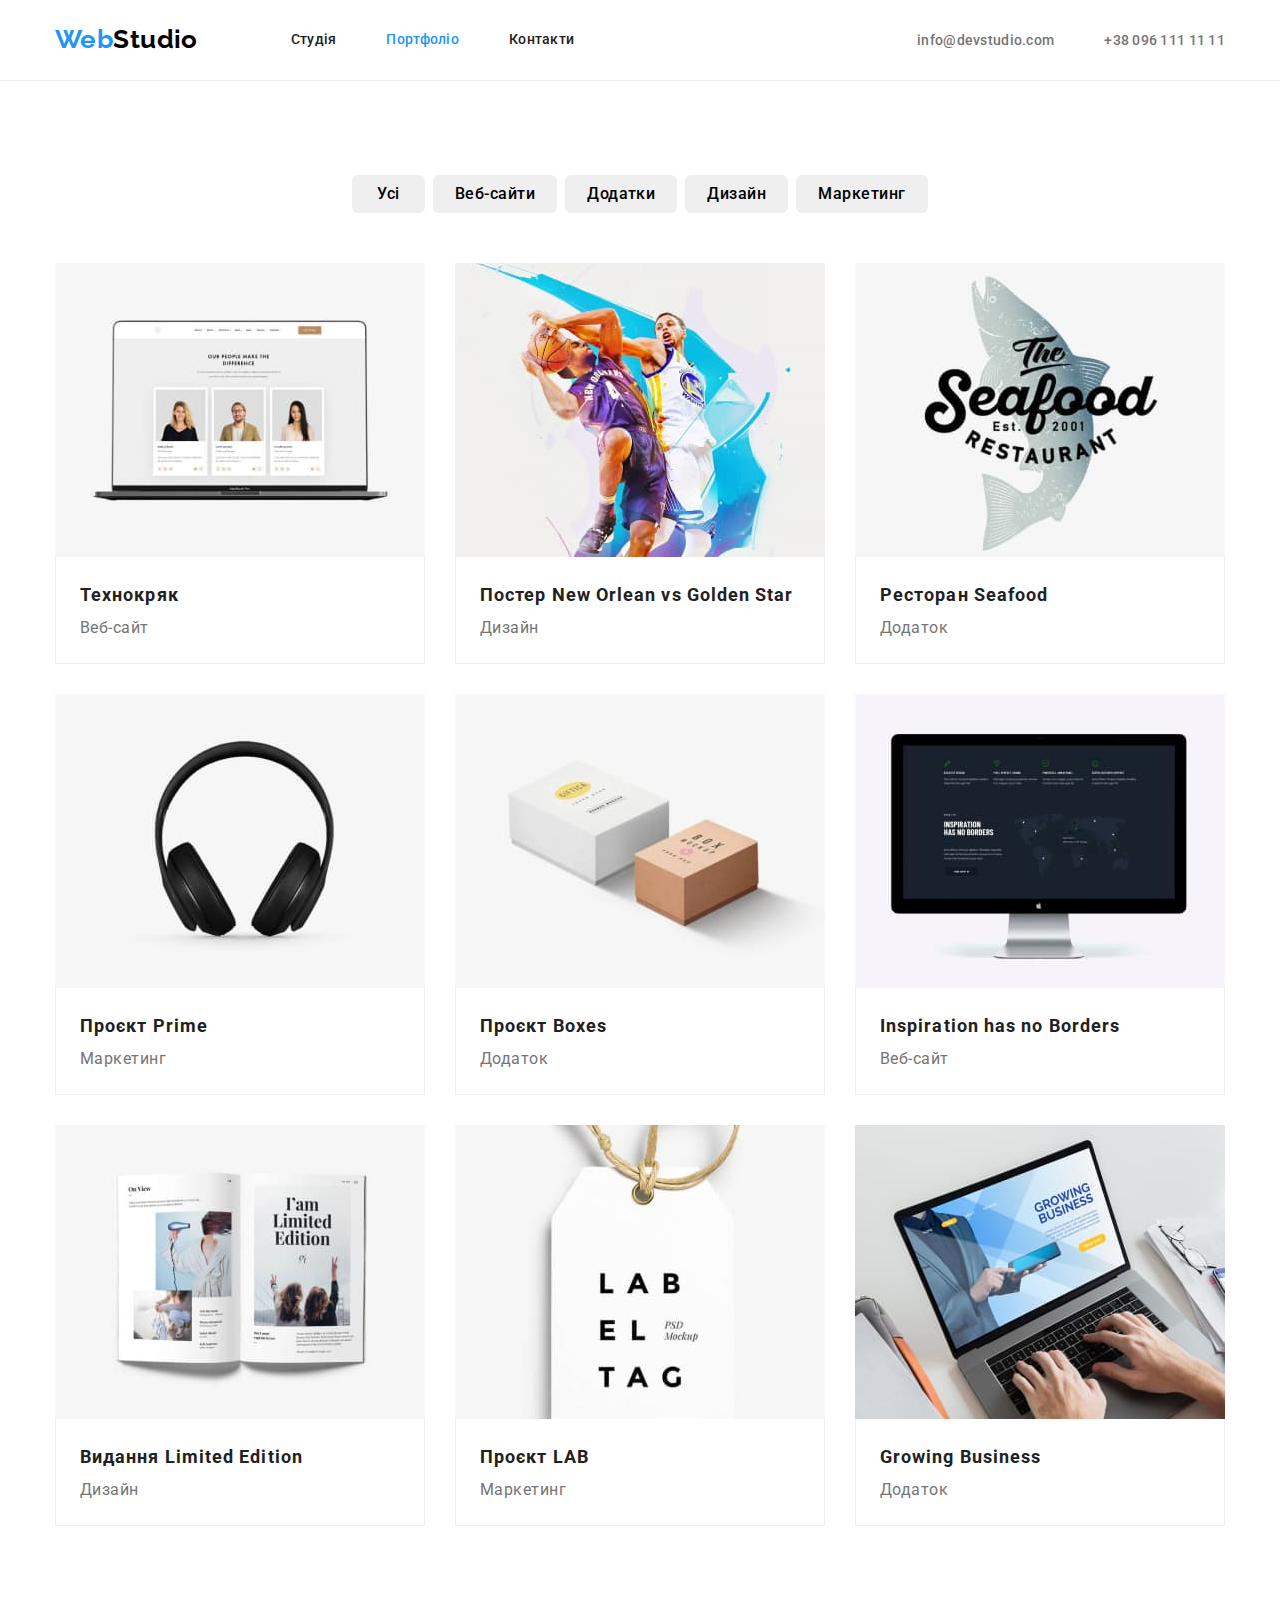
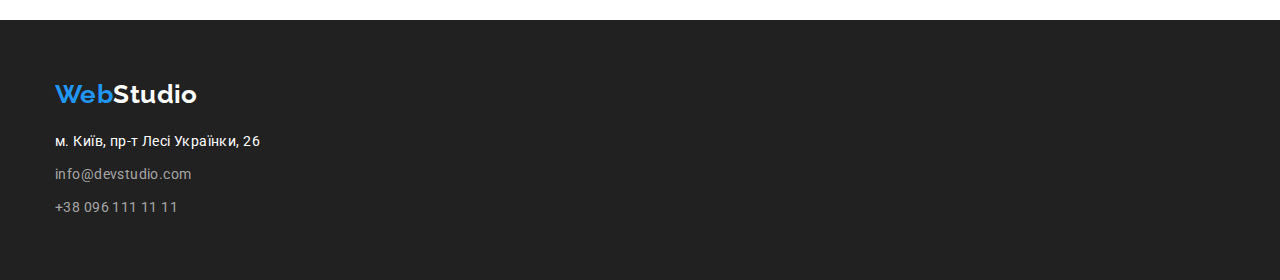
==== portfolio.html @ 8ef197db "06.11.2022" ====
<!DOCTYPE html>
<html lang="uk">
<head>
    <meta charset="UTF-8">
    <meta http-equiv="X-UA-Compatible" content="IE=edge">
    <meta name="viewport" content="width=device-width, initial-scale=1.0">
    <title>Document</title>
    <link href="https://fonts.googleapis.com/css2?family=Raleway:wght@700&family=Roboto:wght@400;500;700;900&display=swap" rel="stylesheet">
    <link rel="stylesheet" href="https://cdnjs.cloudflare.com/ajax/libs/modern-normalize/1.1.0/modern-normalize.min.css"/>
    <link rel="stylesheet" href="./css/styles.css">
</head>
<body>
    <body class="page-body">
        <header class="page-header">
            <div class="container">
                <nav class="header-nav">
                    <a href="./index.html" class="logo">
                        <span class="logo-first">Web</span>Studio
                    </a>
            
                    <ul class="site-nav list">
                        <li class="item"> <a href="./index.html" class="link">Студія</a></li>
                        <li class="item"> <a href="./portfolio.html" class="link current">Портфоліо</a></li>
                        <li class="item"> <a href="" class="link">Контакти</a></li>
                    </ul>
                </nav>
           
                    <ul class="auth-nav list">
                        <li class="item"> <a href="mailto:info@devstudio.com" class="link">info@devstudio.com</a></li>
                        <li class="item"> <a href="tel:+380961111111" class="link">+38 096 111 11 11</a></li>
                    </ul>
            </div>
            
        </header>
    
    <main>
            <section class="section">
                <div class="container menu">
                    <h1 hidden>Filter menu</h1>
                        <ul class="page-filter">
                            <li class="item"> <button class="filter portfolio" type="button">Усі</button></li>
                            <li class="item"> <button class="filter portfolio-one list" type="button">Веб-сайти</button></li>
                            <li class="item"> <button class="filter portfolio-one list" type="button">Додатки</button></li>
                            <li class="item"> <button class="filter portfolio-one list" type="button">Дизайн</button></li>
                            <li class="item"> <button class="filter portfolio-one" type="button">Маркетинг</button></li>
                        </ul>
                    
                        <ul class="page-link">
                            
                                <li class="item">
                                    <a href="" class="link">
                                        <img src="./images/tehnokryak.jpg" alt="photo of three people" width="370" height="294">
                                        <div class="under-photo">
                                            <h2 class="choice"> Технокряк</h2>
                                            <p class="view">Веб-сайт</p>
                                        </div>
                                    </a>
                                </li>
                            
                            
                                <li class="item">
                                    <a href="" class="link">
                                        <img src="./images/poster.jpg" alt="two basketball players jumping with a basketball" width="370" height="294">
                                        <div class="under-photo">
                                            <h2 class="choice">Постер New Orlean vs Golden Star</h2>
                                            <p class="view">Дизайн</p>
                                        </div>
                                    </a>
                                </li>
                            
    
                            
                                <li class="item">
                                    <a href="" class="link">
                                        <img src="./images/restoran.jpg" alt="restoran seafood" width="370" height="294">
                                        <div class="under-photo">
                                            <h2 class="choice">Ресторан Seafood</h2>
                                            <p class="view">Додаток</p>
                                        </div>
                                    </a>
                                </li>
                            
                                <li class="item">
                                    <a href="" class="link">
                                       <img src="./images/proekt_pri.jpg" alt="headphone photo" width="370" height="294">
                                       <div  class="under-photo">
                                            <h2 class="choice">Проєкт Prime</h2>
                                            <p class="view">Маркетинг</p>
                                       </div>
                                    </a>
                                </li>
                            
                                <li class="item">
                                    <a href="" class="link">
                                        <img src="./images/proekt_box.jpg" alt="photo of two boxes" width="370" height="294">
                                        <div  class="under-photo">
                                            <h2 class="choice">Проєкт Boxes</h2>
                                            <p class="view">Додаток</p>
                                        </div>
                                    </a>
                                </li>
                            
                                <li class="item">
                                    <a href="" class="link">
                                        <img src="./images/inspiration.jpg" alt="monitor photo" width="370" height="294">
                                        <div  class="under-photo">
                                            <h2 class="choice">Inspiration has no Borders</h2>
                                            <p class="view">Веб-сайт</p>
                                        </div>
                                    </a>
                                </li>
                            
                                <li class="item">
                                    <a href="" class="link">
                                        <img src="./images/le.jpg" alt="photo of an open book" width="370" height="294">
                                        <div  class="under-photo">
                                            <h2 class="choice">Видання Limited Edition</h2>
                                            <p class="view">Дизайн</p>
                                        </div>
                                    </a>
                                </li>
                            
                                <li class="item">
                                    <a href="" class="link">
                                        <img src="./images/proekt_lab.jpg" alt="photo tag" width="370" height="294">
                                        <div class="under-photo">
                                            <h2 class="choice">Проєкт LAB</h2>
                                            <p class="view">Маркетинг</p>
                                        </div>
                                    </a>
                                </li>
                            
                                <li class="item">
                                    <a href="" class="link">
                                        <img src="./images/gb.jpg" alt="hands on laptop keyboard" width="370" height="294">
                                        <div class="under-photo">
                                            <h2 class="choice">Growing Business</h2>
                                            <p class="view">Додаток</p>
                                        </div>
                                    </a>
                                </li>
                        </ul>
    
                </div>
            </section>
        
    </main>

    <footer class="page-footer">
        <div class="container box-footer">
            <div>
                <a href="./index.html" class="logo footer">
                    <span class="logo-first">Web</span>Studio
                </a>   
            </div>
           
            <address>
                <div>
                    <ul class="basement">
                        <li class="item"><a href="#" class="adress">м. Київ, пр-т Лесі Українки, 26</a></li>
                        <li class="item"><a href="mailto:info@devstudio.com" class="contacts mail">info@devstudio.com</a></li>
                        <li><a href="tel:+380961111111" class="contacts">+38 096 111 11 11</a></li>
                    </ul>  
                </div> 
            </address>
        </div>
       
    </footer>
    
</body>
</html>
---- css/styles.css ----
:root {
    --primary-text-color:#212121;
    --title-text-color:#757575;
    --accent-color:#2196F3;
    --primary-white-color:#Ffffff;
    --background-color:#F5F4FA;
    --border-color:#EEEEEE;
}

body {
    background-color: var(--primary-white-color);
    color:var(--primary-text-color);
    font-family:'Roboto', sans-serif;
    font-size: 14px;
    letter-spacing: 0.03em;
}

.container {
    margin-left: auto;
    margin-right: auto;
    width: 1200px;
    padding-left: 15px;
    padding-right: 15px;
} 

ul,
h1,
h2,
h3,
p {
    margin: 0;
    padding: 0;
}

ul {
    list-style: none;
    
}



/* Header */


.page-header {
    border-bottom: 1px solid #ECECEC;
}

.header-nav {
    display: flex;
    align-items: center;
}

.page-header .container {
    display: flex;
    align-items: center;
}


.site-nav {
    display: flex;
    align-items: center;
    margin-left: 93px;
}


.site-nav .item+ .item {
    margin-left: 50px;
}



.auth-nav {
    display: flex;
    align-items: center;
    margin-left: auto;
}

.auth-nav .item+ .item {
    margin-left: 50px;
}

/* Logo */
.logo {
    color:#000000;
    font-family: 'Raleway', cursive;
    font-weight: 700;
    font-size: 26px;
    text-decoration: none;
}
.header-nav .logo {
    display: block;
    padding-top: 24px;
    padding-bottom: 25px;
}

.logo-first {
    color: var(--accent-color);
}


/* Site nav */
.site-nav .link {
    display: block;
    padding-top: 32px;
    padding-bottom: 32px;

    color:var(--primary-text-color);

    font-weight: 500;
    font-size: 14px;
    line-height: 1.14;
    letter-spacing: 0.02em;
    text-decoration: none;
}
.site-nav .link:hover,
.site-nav .link:focus {
    color: var(--accent-color);
}
.site-nav .link.current {
    color: var(--accent-color);
}

/* Auth-nav */
.auth-nav .link {
    color: var(--title-text-color);
    font-weight: 500;
    font-size: 14px;
    line-height: 1.14;
    letter-spacing: 0.02em;
    text-decoration: none;
}

.auth-nav .link:hover,
.auth-nav .link:focus {
    color: var(--accent-color);

}

/* Title */
.section-title .hero {
    margin-top: 0;
    margin-bottom: 30px;
  

    color: var(--primary-white-color);
    font-weight: 900;
    font-size: 44px;
    line-height: 1.36;
    text-align: center;
    letter-spacing: 0.06em;
    text-transform: uppercase;
}

.section-title.section {
    padding-top: 200px;
    padding-bottom: 200px;
 
    background-color: var(--primary-text-color);
    text-align: center;



    background-image:
    linear-gradient(
        rgba(47, 48, 58, 0.4),
        rgba(47, 48, 58, 0.4)),
    url(../images/hero\ bg.jpg); 
    
    /* background-repeat: no-repeat; */
    background-position: center;
    background-size: cover;
    
}





/* Переваги */
.benefits.section {
    padding-top: 94px;
    padding-bottom: 94px;
}

.list-benefits {
    display: flex;
    align-items: flex-start;
    gap: 30px;  
}

.list-benefits .item {
    flex-basis: calc((100% - 90px) / 4);
}

.list-benefits .title {
    margin-top: 0;
    margin-bottom: 10px;

    font-size: 14px;
    line-height: 1.14;
    letter-spacing: 0.03em;
    text-transform: uppercase;
}

.list-benefits .about {
    color: var(--title-text-color);
    font-size: 14px;
    line-height: 1.71;
    letter-spacing: 0.03em;
}




/* Чим ми займаємося */
.work.section {
    padding-bottom: 94px;
    padding-top: 0;
}

.work .primary-title {
    font-size: 36px;
    line-height: 1.17;
    text-align: center;
    letter-spacing: 0.03em;
    margin-bottom: 50px;
}


.images {
    display: flex;
    justify-content: space-between;
}

/* Наша команда */
.command-container {
    display: flex;
    justify-content: center;
    background-color: var(--background-color);
}

.command {
    padding-top: 94px;
    padding-bottom: 94px;
}


.list-job {
    display: flex;
    justify-content: space-between;
}

.command .primary-title {
    font-size: 36px;
    line-height: 1.17;
    text-align: center;
    letter-spacing: 0.03em;
    margin-bottom: 50px;
    
}

.command .name  {
    font-weight: 500;
    font-size: 16px;
    line-height: 1.19;
    text-align: center;
    letter-spacing: 0.03em;
    margin-bottom: 10px;
   }

.command .job-title {
    color: var(--title-text-color);
    font-size: 16px;
    line-height: 1.19;
    text-align: center;
    letter-spacing: 0.03em;
}


.command {
    background-color: var(--background-color);
}

.list-job .item {
    box-shadow: 0px 1px 3px rgba(0, 0, 0, 0.12), 0px 1px 1px rgba(0, 0, 0, 0.14), 0px 2px 1px rgba(0, 0, 0, 0.2);
    border-radius: 0px 0px 4px 4px;
} 

.our-team {
    padding: 30px 0;
    /* border-bottom-right-radius: 6px;
    border-bottom-left-radius: 6px; */
    background-color: var(--primary-white-color);
}

.list-job .social-icons {
    display: flex;
    justify-content: center;
    margin-top: 16px;
}



.list-job .social-item {
    width: 44px;
    height: 44px;
    border-radius: 50%;
    background-color: aqua;
    margin-right: 10px;
}

.list-job .social-item:last-child {
    margin-right: 0;
}

.list-job .social-link {
    width: 100%;
    height: 100%;
    display: flex;
    align-items: center;
    justify-content: center;
}






/* Button */
.button {
    min-width: 216px;
    border-radius: 6px;
    cursor: pointer;
    color: var(--primary-white-color);
    background-color: var(--accent-color);
    font-family: inherit;
    font-weight: 700;
    font-size: 16px;
    line-height: 1.88;
    letter-spacing: 0.06em;
}

.button.studio {
    padding:10px 32px;
    border: none;
}


.page-filter .item:not(:last-child) {
    margin-right: 8px;
}

.filter.portfolio {
    padding: 6px 25px;
}


.filter.portfolio-one {
    padding: 6px 22px;
}

.filter {
    cursor: pointer;
    border: none;
    border-radius: 6px;
    font-family: inherit;
    font-weight: 500;
    font-size: 16px;
    line-height: 1.63;
    letter-spacing: 0.03em;
}
.filter:hover,
.filter:focus {
    color: var(--primary-white-color);
    background-color: var(--accent-color);
}



.section .link {
    color: var(--primary-text-color);
    text-decoration: none;
}

.section .choice {
    font-weight: 700;
    font-size: 18px;
    line-height: 2;
    letter-spacing: 0.06em;
    
}

.section .view {
    color: var(--title-text-color);
    font-size: 16px;
    line-height: 1.88;
    letter-spacing: 0.03em;
    
}

/* Footer */
footer {
    background-color: var(--primary-text-color);
}

.logo.footer {
    display: block;
    margin-bottom: 20px;

    color: var(--primary-white-color);
}


address {
    font-style: normal;
}

.basement .item {
    margin-bottom: 9px;
}

.adress {
    color: var(--primary-white-color);
    font-size: 14px;
    line-height: 1.71;
    letter-spacing: 0.03em;
    text-decoration: none;
}

.contacts.mail {
    margin-bottom: 9px;
}

.basement .adress:hover{
    color: var(--accent-color);
}

.basement .adress:focus {
    color: var(--accent-color);
}

.basement .contacts:hover {
    color: var(--accent-color);
}
.basement .contacts:focus {
    color: var(--accent-color);
}


.contacts {
    color: rgba(255, 255, 255, 0.6);
    font-size: 14px;
    line-height: 1.71;
    letter-spacing: 0.03em;
    text-decoration: none;
}

.page-footer {
    padding-top: 60px;
    padding-bottom: 60px;
}

.box-footer {
    display: flex;
    flex-direction: column;
    
}

.container .logo .footer {
    margin-bottom: 20px;
}

/* Portfolio */

.section {
    padding-top: 94px;
    padding-bottom: 94px;
}

.page-filter {
    display: flex;
    justify-content: center;
    margin-bottom: 50px;
}


 

.page-link {
    display: flex;
    flex-wrap: wrap;
    gap: 30px;
}

.page-link  {
    flex-basis: calc((100% - 60px) / 3);
      
} 


.under-photo {
    padding: 20px 24px;
    border-bottom: 1px solid var(--border-color);
    border-left: 1px solid var(--border-color);
    border-right: 1px solid var(--border-color);
}

img {
    display: block;
}
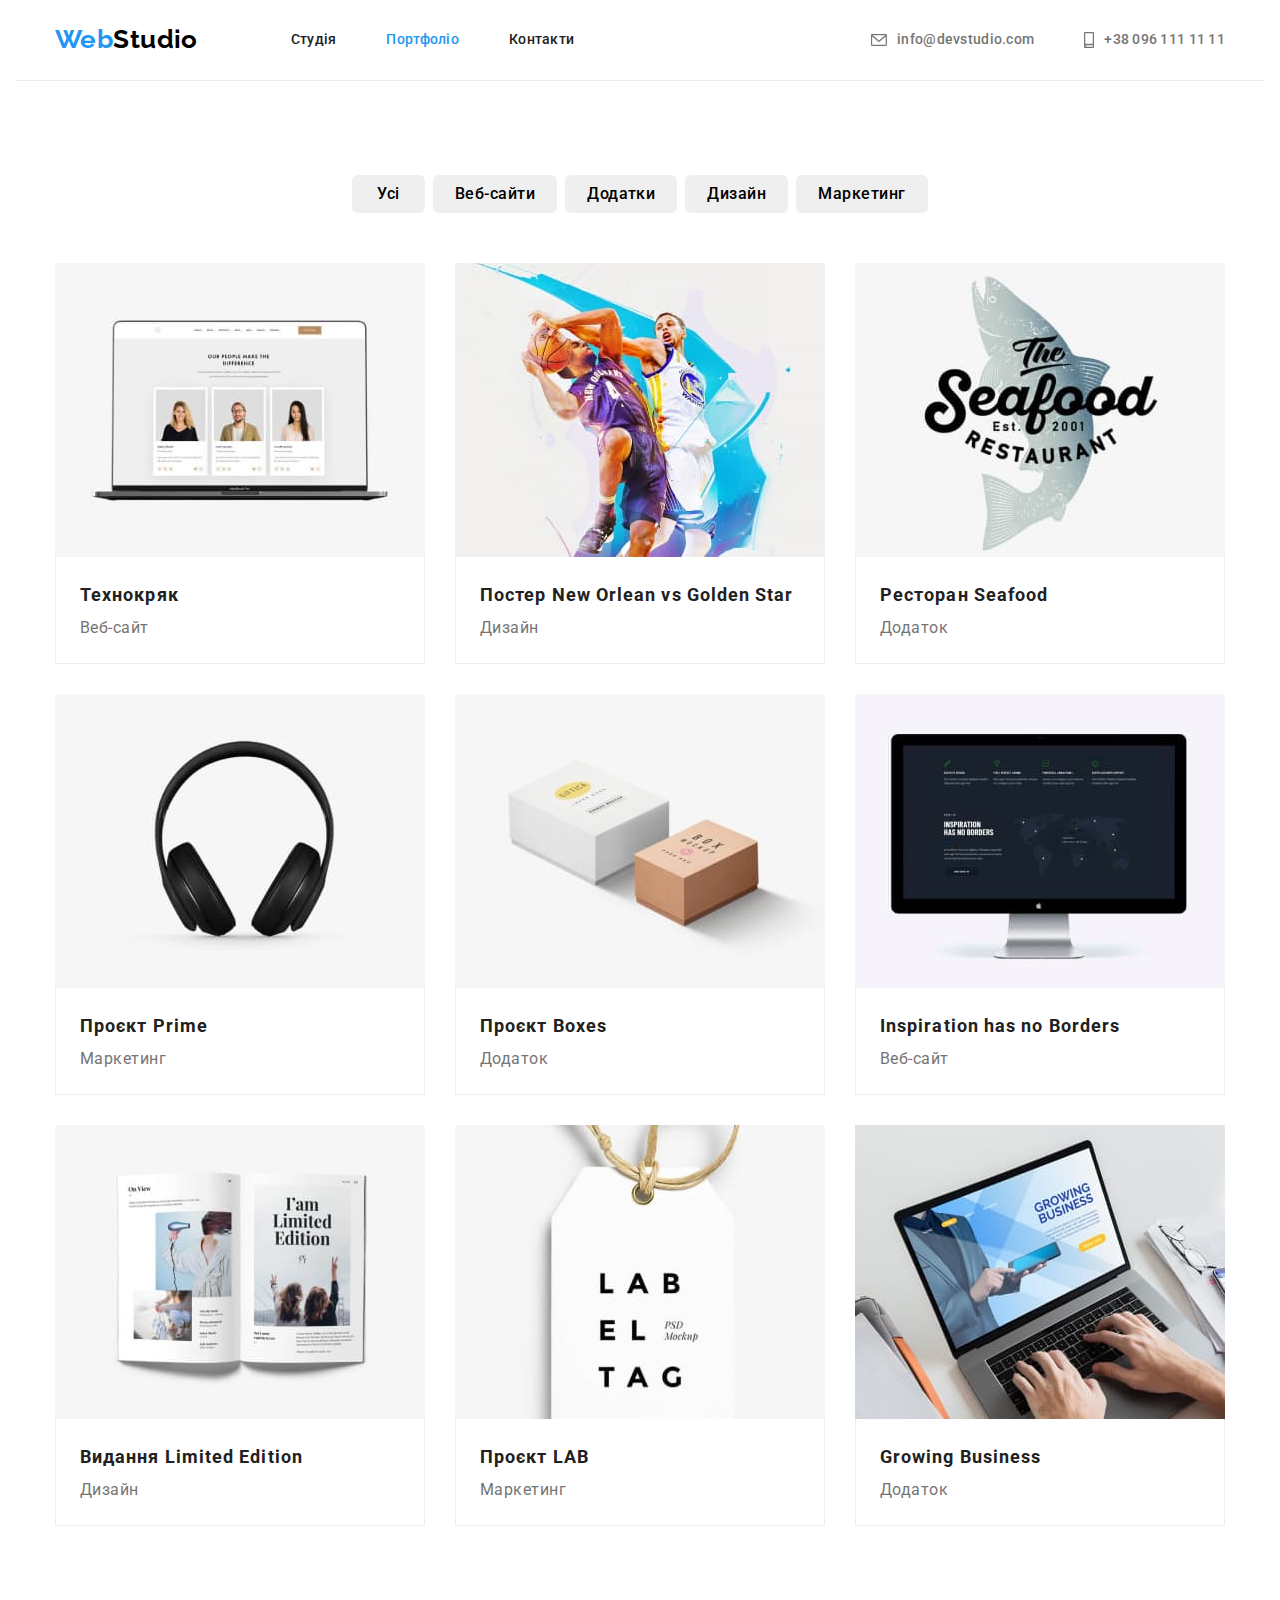
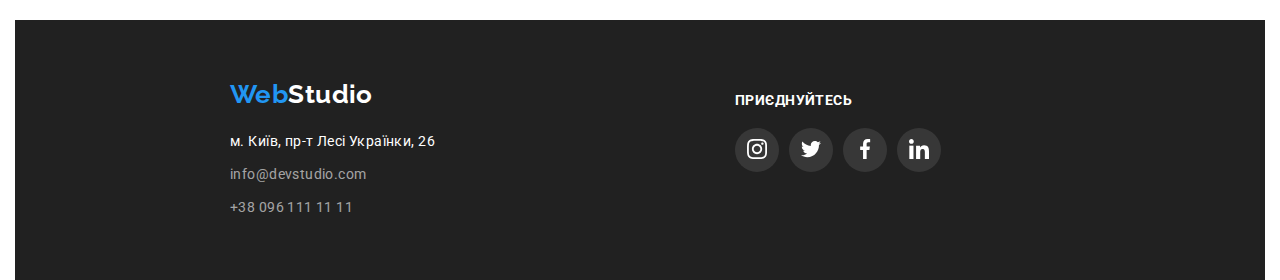
==== commit ca0b182c: "home work 4" ====
--- a/portfolio.html
+++ b/portfolio.html
@@ -25,10 +25,24 @@
                     </ul>
                 </nav>
            
-                    <ul class="auth-nav list">
-                        <li class="item"> <a href="mailto:info@devstudio.com" class="link">info@devstudio.com</a></li>
-                        <li class="item"> <a href="tel:+380961111111" class="link">+38 096 111 11 11</a></li>
-                    </ul>
+                <ul class="auth-nav list">
+                    <li class="item"> 
+                        <a href="mailto:info@devstudio.com" class="link">
+                            <svg class="icon" width="16" height="12">
+                                <use href="./images/icons.svg#icon-email"></use>
+                            </svg>
+                            <span>info@devstudio.com</span>
+                        </a>
+                    </li>
+                    <li class="item"> 
+                        <a href="tel:+380961111111" class="link">
+                            <svg class="icon" width="10" height="16">
+                                <use href="./images/icons.svg#icon-smartphone"></use>
+                            </svg>
+                            <span>+38 096 111 11 11</span>
+                        </a>
+                    </li>
+                </ul>
             </div>
             
         </header>
@@ -164,6 +178,40 @@
                 </div> 
             </address>
         </div>
+
+        <div class="container social-address">
+            <p class="go">приєднуйтесь</p>
+            <ul class="icon-address">
+                <li class="list-address">
+                    <a href="" class="icons-footer">
+                        <svg class="social-footer" width="20" height="20">
+                            <use href="./images/icons.svg#icon-instagram"></use>
+                        </svg>
+                    </a>
+                </li>
+                <li class="list-address">
+                    <a href="" class="icons-footer">
+                        <svg class="social-footer" width="20" height="20">
+                            <use href="./images/icons.svg#icon-twitter"></use>
+                        </svg>
+                    </a>
+                </li>
+                <li class="list-address">
+                    <a href="" class="icons-footer">
+                        <svg class="social-footer" width="20" height="20">
+                            <use href="./images/icons.svg#icon-facebook"></use>
+                        </svg>
+                    </a>
+                </li>
+                <li class="list-address">
+                    <a href="" class="icons-footer">
+                        <svg class="social-footer" width="20" height="20">
+                            <use href="./images/icons.svg#icon-linkedin"></use>
+                        </svg>
+                    </a>
+                </li>
+            </ul>
+        </div>
        
     </footer>
     
--- a/css/styles.css
+++ b/css/styles.css
@@ -6,6 +6,7 @@
     --primary-white-color:#Ffffff;
     --background-color:#F5F4FA;
     --border-color:#EEEEEE;
+    --fill-icons: #AFB1B8;
 }
 
 body {
@@ -14,6 +15,11 @@
     font-family:'Roboto', sans-serif;
     font-size: 14px;
     letter-spacing: 0.03em;
+}
+.section {
+    /* max-width: 1600px; */
+    padding-left: 15px;
+    padding-right: 15px;
 }
 
 .container {
@@ -41,7 +47,11 @@
 
 
 /* Header */
-
+.page-body {
+    max-width: 1600px;
+    padding-left: 15px;
+    padding-right: 15px;
+}
 
 .page-header {
     border-bottom: 1px solid #ECECEC;
@@ -71,15 +81,7 @@
 
 
 
-.auth-nav {
-    display: flex;
-    align-items: center;
-    margin-left: auto;
-}
-
-.auth-nav .item+ .item {
-    margin-left: 50px;
-}
+
 
 /* Logo */
 .logo {
@@ -123,6 +125,17 @@
 }
 
 /* Auth-nav */
+
+.auth-nav {
+    display: flex;
+    align-items: center;
+    margin-left: auto;
+}
+
+.auth-nav .item+ .item {
+    margin-left: 50px;
+}
+
 .auth-nav .link {
     color: var(--title-text-color);
     font-weight: 500;
@@ -130,6 +143,15 @@
     line-height: 1.14;
     letter-spacing: 0.02em;
     text-decoration: none;
+
+    display: flex;
+    align-items: center;
+}
+
+.auth-nav .link .icon {
+    margin-right: 10px;
+    fill: none;
+    stroke: currentColor;
 }
 
 .auth-nav .link:hover,
@@ -211,6 +233,13 @@
     letter-spacing: 0.03em;
 }
 
+.list-benefits .button-icons {
+    padding: 25px 100px;
+    border: none;
+    border-radius: 4px;
+    background-color: var(--background-color);
+    margin-bottom: 30px; 
+}
 
 
 
@@ -290,8 +319,6 @@
 
 .our-team {
     padding: 30px 0;
-    /* border-bottom-right-radius: 6px;
-    border-bottom-left-radius: 6px; */
     background-color: var(--primary-white-color);
 }
 
@@ -307,7 +334,7 @@
     width: 44px;
     height: 44px;
     border-radius: 50%;
-    background-color: aqua;
+  
     margin-right: 10px;
 }
 
@@ -321,9 +348,69 @@
     display: flex;
     align-items: center;
     justify-content: center;
-}
-
-
+    color:var(--fill-icons);
+}
+
+.list-job .social-link:hover, 
+.list-job .social-link:focus {
+    background-color: #2196F3;
+    border-radius: 50%;
+}
+
+.list-job .social-icon {
+    fill: var(--fill-icons); 
+}
+
+.list-job .social-link:hover .social-icon,
+.list-job .social-link:focus .social-icon {
+    fill: var(--primary-white-color);
+}
+
+/* Постійні клієнти */
+
+.regular-customer .primary-title {
+    font-size: 36px;
+    line-height: 1.17;
+    text-align: center;
+    letter-spacing: 0.03em;
+    margin-bottom: 50px;
+}
+
+.list-customer  {
+    display: flex;
+    align-items: center;
+    justify-content: center;
+}
+
+.list-customer .item {
+    background-color: #F5F5F5;
+    border: 1px solid var(--fill-icons);
+    border-radius: 4px;
+    margin-right: 30px;
+    }
+
+.list-customer .item:last-child {
+    margin-right: 0;
+}
+
+.list-customer .logo-customer {
+    display: flex;
+    align-items: center;
+    justify-content: center;
+}
+
+.list-customer .logo-icon {
+    padding: 16px 32px;
+    fill: var(--fill-icons)
+}
+
+.list-customer .item:hover {
+    border: 1px solid var(--accent-color);
+}
+
+.list-customer .item .logo-icon:hover {
+    fill: var(--accent-color);
+}
 
 
 
@@ -458,18 +545,74 @@
 }
 
 .page-footer {
+    display: flex;
+    justify-content: flex-start;
+    /* padding-top: 60px;
+    padding-bottom: 60px; */
+}
+
+.page-footer .box-footer {
+    display: flex;
+    flex-direction: column;
     padding-top: 60px;
     padding-bottom: 60px;
-}
-
-.box-footer {
-    display: flex;
-    flex-direction: column;
-    
-}
+    padding-left: 215px;
+    padding-right: 0;
+} 
 
 .container .logo .footer {
     margin-bottom: 20px;
+}
+
+.container.social-address {
+    padding-top: 72px;
+    padding-bottom: 100px;
+    padding-left: 0;
+    padding-right: 0;
+    margin-left: 70px;
+}
+
+.social-address .go {
+    color: var(--primary-white-color);
+    font-family: 'Roboto';
+    font-weight: 700;
+    font-size: 14px;
+    line-height: 16px;
+    letter-spacing: 0.03em;
+    text-transform: uppercase;
+
+    margin-bottom: 20px;
+}
+.social-address .icon-address {
+    display: flex;
+    align-items: center;
+}
+
+.icon-address .list-address {
+    display: flex;
+    align-items: center;
+    justify-content: center;
+
+    width: 44px;
+    height: 44px;
+    border-radius: 50%;
+    background-color: rgba(255, 255, 255, 0.1);
+
+    margin-right: 10px;
+}
+
+.icon-address .list-address:hover,
+.icon-address .list-address:focus {
+    background-color: var(--accent-color);
+}
+
+
+.icon-address .list-address:last-child {
+    margin-right: 0;
+}
+
+.list-address .social-footer {
+    fill:var(--primary-white-color);
 }
 
 /* Portfolio */
@@ -509,4 +652,9 @@
 
 img {
     display: block;
-}+}
+
+.page-link .item:hover,
+.page-link .item:focus {
+   box-shadow: 0 4px 4px 0 rgba(0, 0, 0, 0.25); 
+} 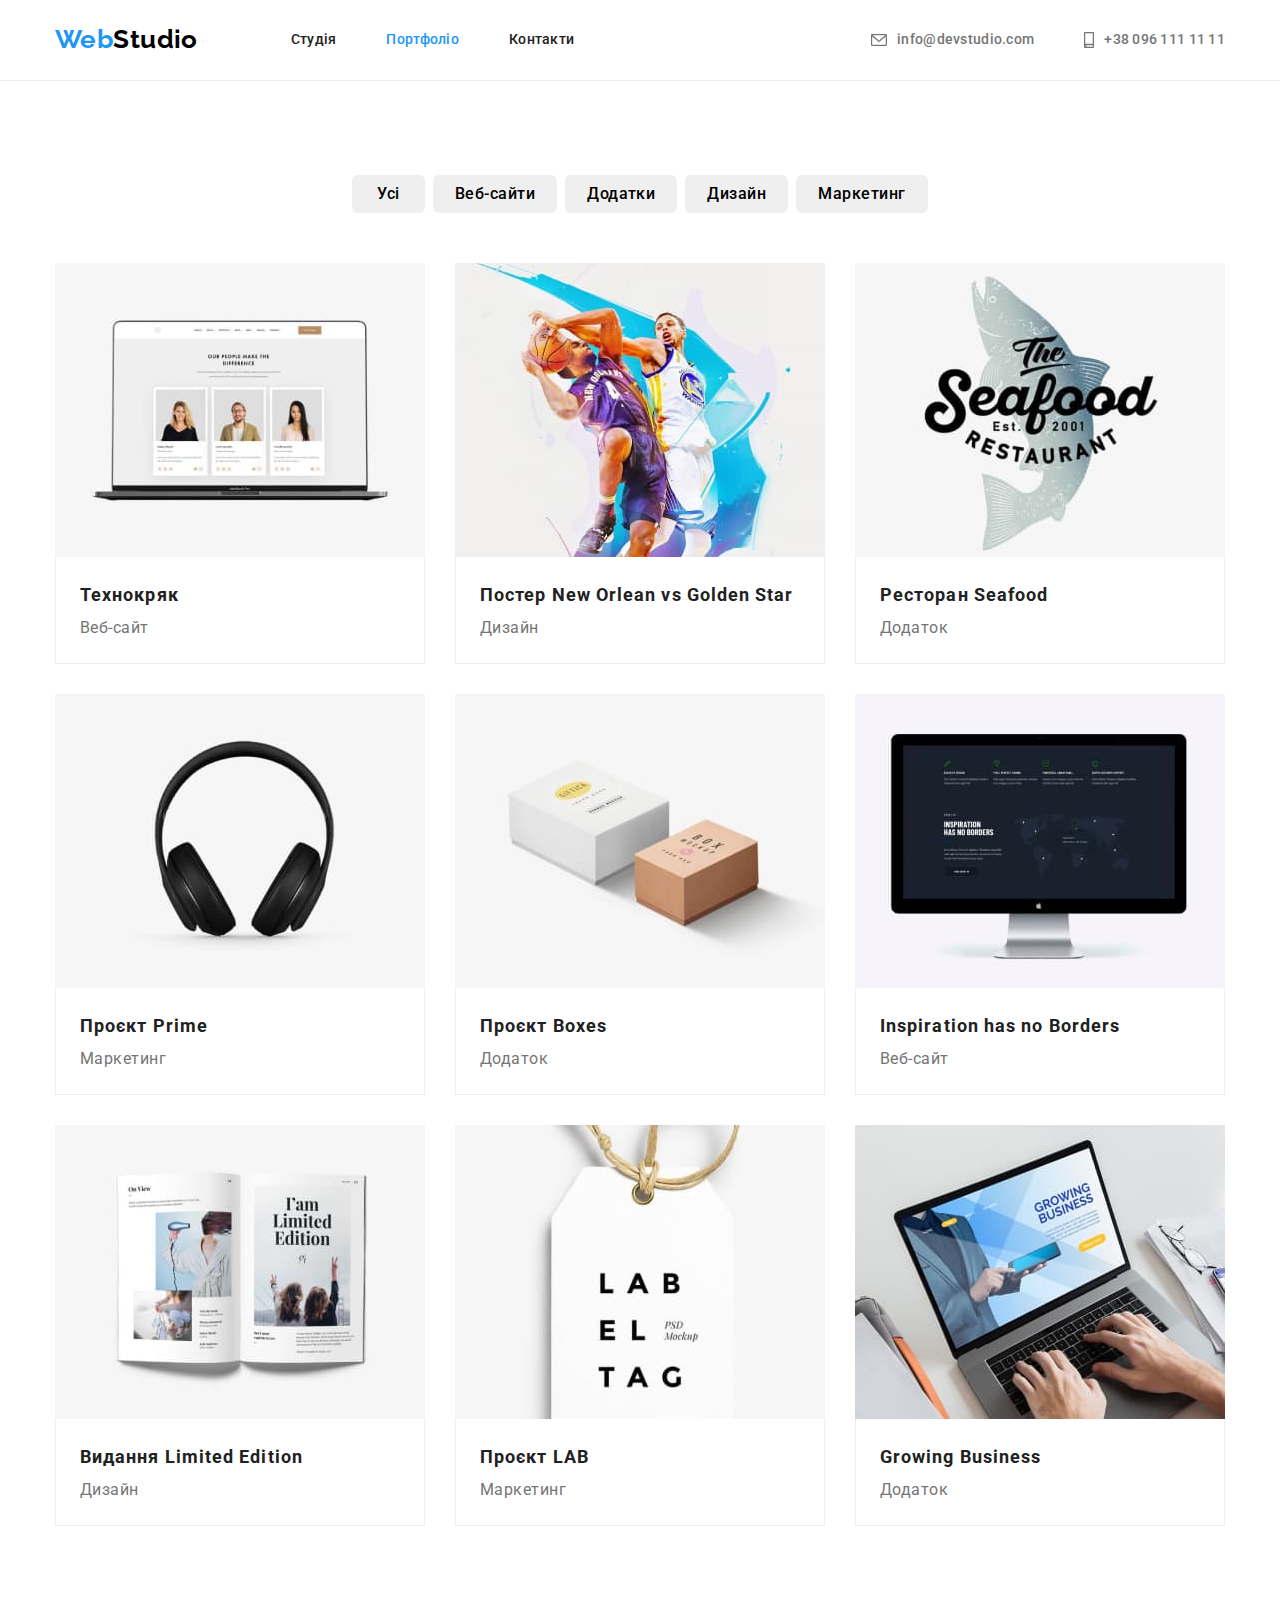
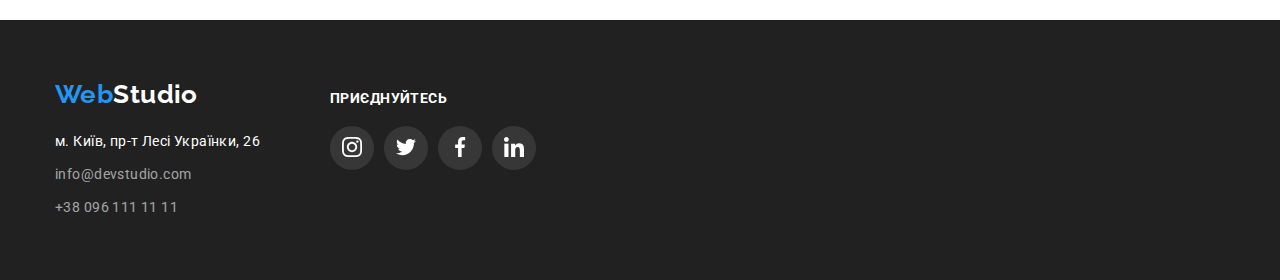
==== commit db486b4a: "home work 4_10.11.2022" ====
--- a/portfolio.html
+++ b/portfolio.html
@@ -161,57 +161,57 @@
     </main>
 
     <footer class="page-footer">
-        <div class="container box-footer">
-            <div>
+        <div class="container">
+            <div class="box-footer">
                 <a href="./index.html" class="logo footer">
                     <span class="logo-first">Web</span>Studio
-                </a>   
-            </div>
+                </a>
            
-            <address>
-                <div>
+                <address>
                     <ul class="basement">
                         <li class="item"><a href="#" class="adress">м. Київ, пр-т Лесі Українки, 26</a></li>
                         <li class="item"><a href="mailto:info@devstudio.com" class="contacts mail">info@devstudio.com</a></li>
                         <li><a href="tel:+380961111111" class="contacts">+38 096 111 11 11</a></li>
                     </ul>  
-                </div> 
-            </address>
+                </address>
+            </div> 
+
+            <div class="social-address">
+                <p class="go">приєднуйтесь</p>
+                <ul class="icon-address">
+                    <li class="list-address">
+                        <a href="" class="icons-footer">
+                            <svg class="social-footer" width="20" height="20">
+                                <use href="./images/icons.svg#icon-instagram"></use>
+                            </svg>
+                        </a>
+                    </li>
+                    <li class="list-address">
+                        <a href="" class="icons-footer">
+                            <svg class="social-footer" width="20" height="20">
+                                <use href="./images/icons.svg#icon-twitter"></use>
+                            </svg>
+                        </a>
+                    </li>
+                    <li class="list-address">
+                        <a href="" class="icons-footer">
+                            <svg class="social-footer" width="20" height="20">
+                                <use href="./images/icons.svg#icon-facebook"></use>
+                            </svg>
+                        </a>
+                    </li>
+                    <li class="list-address">
+                        <a href="" class="icons-footer">
+                            <svg class="social-footer" width="20" height="20">
+                                <use href="./images/icons.svg#icon-linkedin"></use>
+                            </svg>
+                        </a>
+                    </li>
+                </ul>
+            </div>
         </div>
 
-        <div class="container social-address">
-            <p class="go">приєднуйтесь</p>
-            <ul class="icon-address">
-                <li class="list-address">
-                    <a href="" class="icons-footer">
-                        <svg class="social-footer" width="20" height="20">
-                            <use href="./images/icons.svg#icon-instagram"></use>
-                        </svg>
-                    </a>
-                </li>
-                <li class="list-address">
-                    <a href="" class="icons-footer">
-                        <svg class="social-footer" width="20" height="20">
-                            <use href="./images/icons.svg#icon-twitter"></use>
-                        </svg>
-                    </a>
-                </li>
-                <li class="list-address">
-                    <a href="" class="icons-footer">
-                        <svg class="social-footer" width="20" height="20">
-                            <use href="./images/icons.svg#icon-facebook"></use>
-                        </svg>
-                    </a>
-                </li>
-                <li class="list-address">
-                    <a href="" class="icons-footer">
-                        <svg class="social-footer" width="20" height="20">
-                            <use href="./images/icons.svg#icon-linkedin"></use>
-                        </svg>
-                    </a>
-                </li>
-            </ul>
-        </div>
+        
        
     </footer>
     
--- a/css/styles.css
+++ b/css/styles.css
@@ -47,11 +47,6 @@
 
 
 /* Header */
-.page-body {
-    max-width: 1600px;
-    padding-left: 15px;
-    padding-right: 15px;
-}
 
 .page-header {
     border-bottom: 1px solid #ECECEC;
@@ -176,8 +171,10 @@
 }
 
 .section-title.section {
+    max-width: 1600px;
     padding-top: 200px;
     padding-bottom: 200px;
+    margin: 0 auto;
  
     background-color: var(--primary-text-color);
     text-align: center;
@@ -233,7 +230,7 @@
     letter-spacing: 0.03em;
 }
 
-.list-benefits .button-icons {
+.list-benefits .list-icons {
     padding: 25px 100px;
     border: none;
     border-radius: 4px;
@@ -378,29 +375,35 @@
 
 .list-customer  {
     display: flex;
-    align-items: center;
-    justify-content: center;
+    align-items: flex-start;
+    gap: 30px;
 }
 
 .list-customer .item {
-    background-color: #F5F5F5;
+    width: 170px;
+    height: 92px;
+    flex-basis: calc((100% - 150px) / 6);
+    background-color: var(--primary-white-color);
     border: 1px solid var(--fill-icons);
     border-radius: 4px;
-    margin-right: 30px;
+    /* margin-right: 30px; */
     }
 
-.list-customer .item:last-child {
-    margin-right: 0;
-}
+/* .list-customer .item:last-child {
+    margin-right: 0; 
+}*/
 
 .list-customer .logo-customer {
-    display: flex;
-    align-items: center;
-    justify-content: center;
+    width: 100%;
+    height: 100%;
+    
+    display: flex;
+    align-items: center;
+    justify-content: center; 
 }
 
 .list-customer .logo-icon {
-    padding: 16px 32px;
+    /* padding: 16px 32px; */
     fill: var(--fill-icons)
 }
 
@@ -435,6 +438,132 @@
 }
 
 
+/* Footer */
+footer {
+    background-color: var(--primary-text-color);
+}
+
+.logo.footer {
+    display: block;
+    margin-bottom: 20px;
+
+    color: var(--primary-white-color);
+}
+
+
+address {
+    font-style: normal;
+}
+
+.basement .item {
+    margin-bottom: 9px;
+}
+
+.adress {
+    color: var(--primary-white-color);
+    font-size: 14px;
+    line-height: 1.71;
+    letter-spacing: 0.03em;
+    text-decoration: none;
+}
+
+.contacts.mail {
+    margin-bottom: 9px;
+}
+
+.basement .adress:hover{
+    color: var(--accent-color);
+}
+
+.basement .adress:focus {
+    color: var(--accent-color);
+}
+
+.basement .contacts:hover {
+    color: var(--accent-color);
+}
+.basement .contacts:focus {
+    color: var(--accent-color);
+}
+
+
+.contacts {
+    color: rgba(255, 255, 255, 0.6);
+    font-size: 14px;
+    line-height: 1.71;
+    letter-spacing: 0.03em;
+    text-decoration: none;
+}
+
+.page-footer {
+    /* display: flex;
+    align-items: baseline;
+    justify-content:center; */
+    padding-top: 60px;
+    padding-bottom: 60px;
+}
+
+.page-footer .container {
+    display: flex;
+    align-items: baseline;
+    /* justify-content:center; */
+}
+
+.page-footer .box-footer {
+    display: flex;
+    flex-direction: column;
+    margin-right: 70px;
+} 
+
+.container .logo .footer {
+    margin-bottom: 20px;
+}
+
+.social-address .go {
+    color: var(--primary-white-color);
+    font-family: 'Roboto';
+    font-weight: 700;
+    font-size: 14px;
+    line-height: 16px;
+    letter-spacing: 0.03em;
+    text-transform: uppercase;
+
+    margin-bottom: 20px;
+}
+.social-address .icon-address {
+    display: flex;
+    align-items: center;
+}
+
+.icon-address .list-address {
+    display: flex;
+    align-items: center;
+    justify-content: center;
+
+    width: 44px;
+    height: 44px;
+    border-radius: 50%;
+    background-color: rgba(255, 255, 255, 0.1);
+
+    margin-right: 10px;
+}
+
+.icon-address .list-address:hover,
+.icon-address .list-address:focus {
+    background-color: var(--accent-color);
+}
+
+
+.icon-address .list-address:last-child {
+    margin-right: 0;
+}
+
+.list-address .social-footer {
+    fill:var(--primary-white-color);
+}
+
+/* Portfolio */
+
 .page-filter .item:not(:last-child) {
     margin-right: 8px;
 }
@@ -462,6 +591,7 @@
 .filter:focus {
     color: var(--primary-white-color);
     background-color: var(--accent-color);
+    box-shadow: 0 4px 4px 0 rgba(0, 0, 0, 0.25);
 }
 
 
@@ -487,136 +617,6 @@
     
 }
 
-/* Footer */
-footer {
-    background-color: var(--primary-text-color);
-}
-
-.logo.footer {
-    display: block;
-    margin-bottom: 20px;
-
-    color: var(--primary-white-color);
-}
-
-
-address {
-    font-style: normal;
-}
-
-.basement .item {
-    margin-bottom: 9px;
-}
-
-.adress {
-    color: var(--primary-white-color);
-    font-size: 14px;
-    line-height: 1.71;
-    letter-spacing: 0.03em;
-    text-decoration: none;
-}
-
-.contacts.mail {
-    margin-bottom: 9px;
-}
-
-.basement .adress:hover{
-    color: var(--accent-color);
-}
-
-.basement .adress:focus {
-    color: var(--accent-color);
-}
-
-.basement .contacts:hover {
-    color: var(--accent-color);
-}
-.basement .contacts:focus {
-    color: var(--accent-color);
-}
-
-
-.contacts {
-    color: rgba(255, 255, 255, 0.6);
-    font-size: 14px;
-    line-height: 1.71;
-    letter-spacing: 0.03em;
-    text-decoration: none;
-}
-
-.page-footer {
-    display: flex;
-    justify-content: flex-start;
-    /* padding-top: 60px;
-    padding-bottom: 60px; */
-}
-
-.page-footer .box-footer {
-    display: flex;
-    flex-direction: column;
-    padding-top: 60px;
-    padding-bottom: 60px;
-    padding-left: 215px;
-    padding-right: 0;
-} 
-
-.container .logo .footer {
-    margin-bottom: 20px;
-}
-
-.container.social-address {
-    padding-top: 72px;
-    padding-bottom: 100px;
-    padding-left: 0;
-    padding-right: 0;
-    margin-left: 70px;
-}
-
-.social-address .go {
-    color: var(--primary-white-color);
-    font-family: 'Roboto';
-    font-weight: 700;
-    font-size: 14px;
-    line-height: 16px;
-    letter-spacing: 0.03em;
-    text-transform: uppercase;
-
-    margin-bottom: 20px;
-}
-.social-address .icon-address {
-    display: flex;
-    align-items: center;
-}
-
-.icon-address .list-address {
-    display: flex;
-    align-items: center;
-    justify-content: center;
-
-    width: 44px;
-    height: 44px;
-    border-radius: 50%;
-    background-color: rgba(255, 255, 255, 0.1);
-
-    margin-right: 10px;
-}
-
-.icon-address .list-address:hover,
-.icon-address .list-address:focus {
-    background-color: var(--accent-color);
-}
-
-
-.icon-address .list-address:last-child {
-    margin-right: 0;
-}
-
-.list-address .social-footer {
-    fill:var(--primary-white-color);
-}
-
-/* Portfolio */
-
 .section {
     padding-top: 94px;
     padding-bottom: 94px;
@@ -653,8 +653,11 @@
 img {
     display: block;
 }
-
-.page-link .item:hover,
-.page-link .item:focus {
+.page-link .link {
+    display: block;
+}
+
+.page-link .link:hover,
+.page-link .link:focus {
    box-shadow: 0 4px 4px 0 rgba(0, 0, 0, 0.25); 
 } 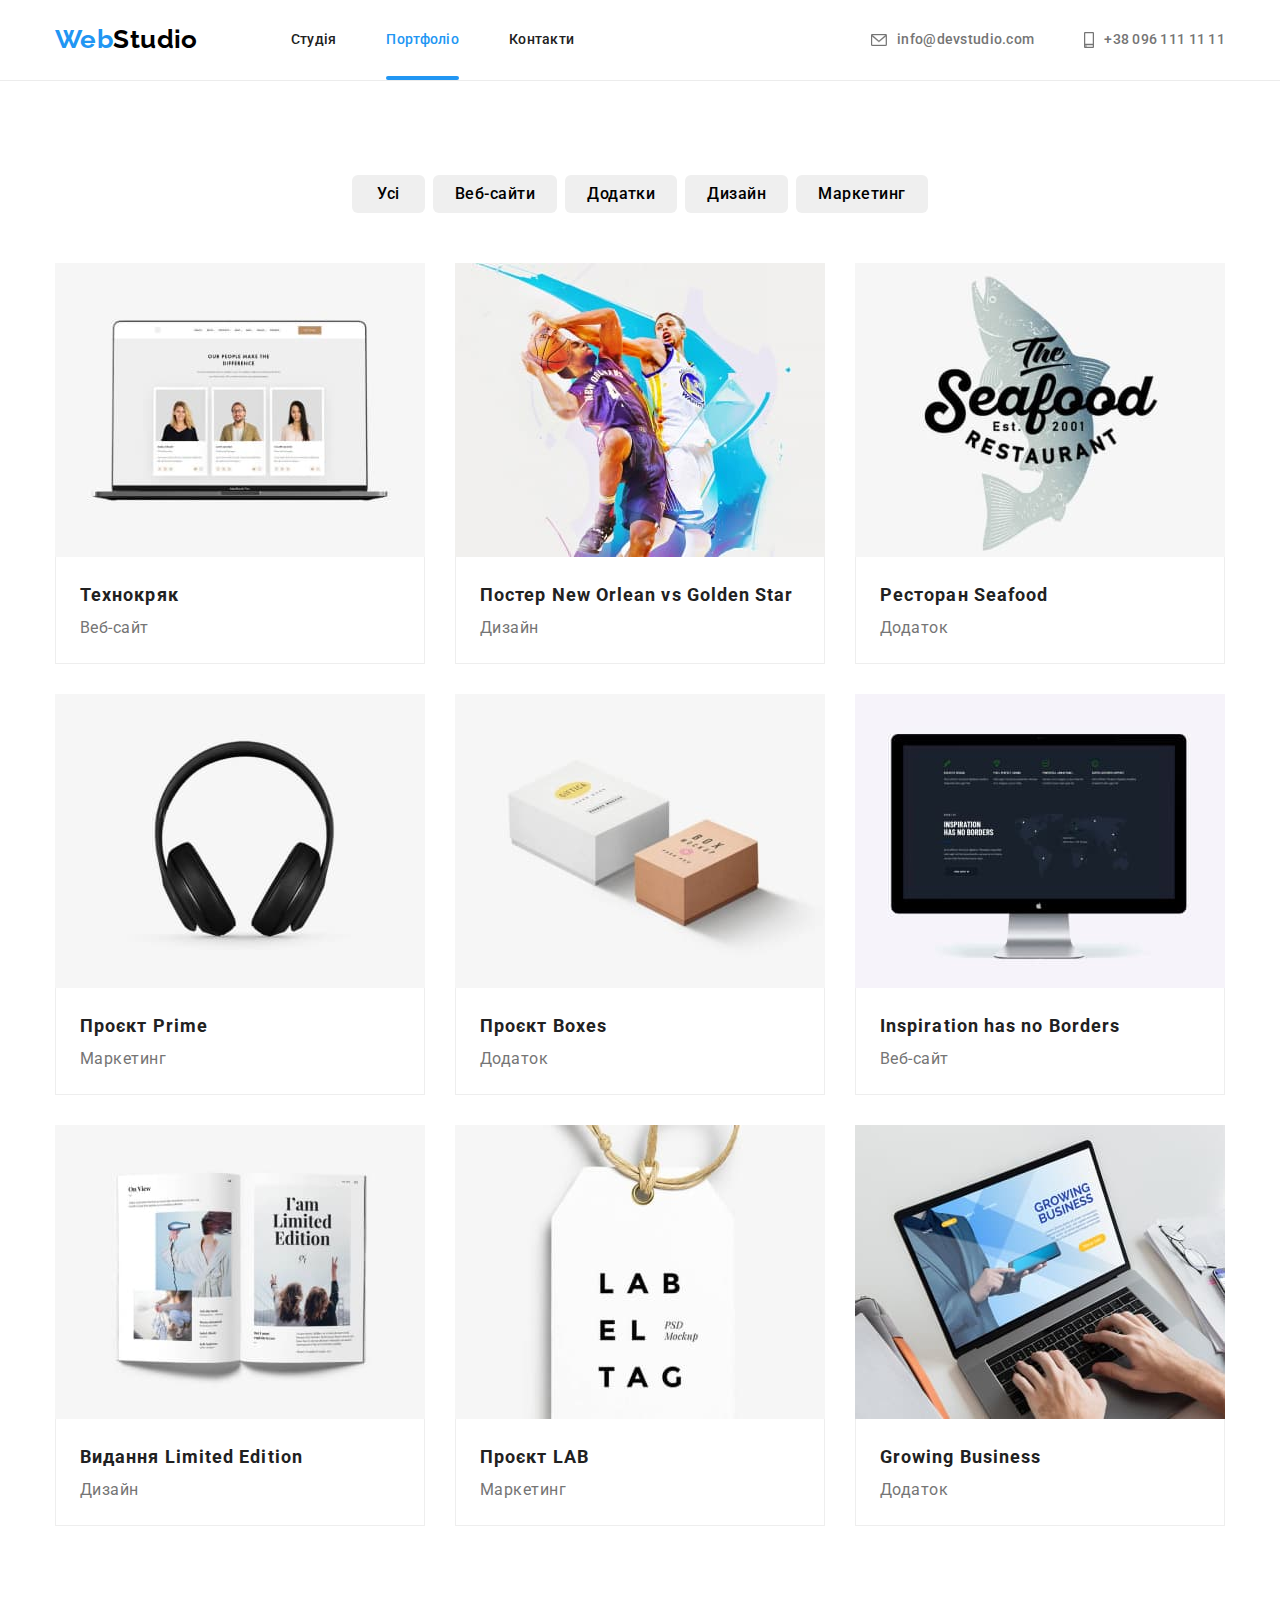
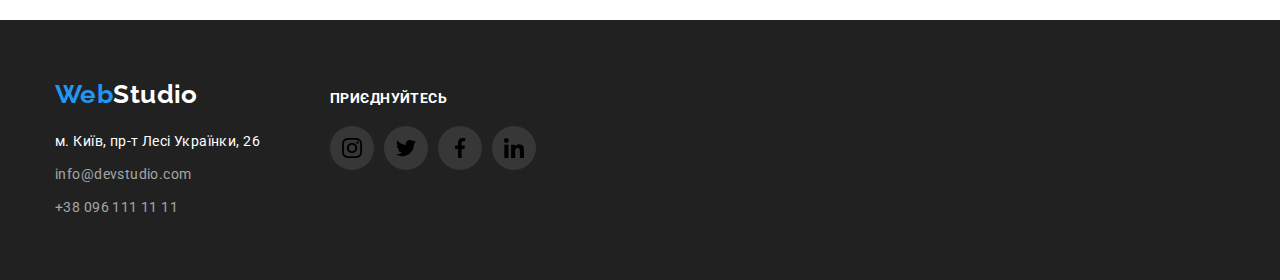
==== commit 2a7feefd: "11.11.2022" ====
--- a/portfolio.html
+++ b/portfolio.html
@@ -64,6 +64,9 @@
                                 <li class="item">
                                     <a href="" class="link">
                                         <img src="./images/tehnokryak.jpg" alt="photo of three people" width="370" height="294">
+                                        <div class="window" width="370" height="294">
+                                            Ресурс пропонує комплексні пропозиції з різним рівнем функціоналу та сервісів. Все це дозволить відвідувачу отримати вичерпні відомості про компанію чи приватну особу.
+                                        </div>
                                         <div class="under-photo">
                                             <h2 class="choice"> Технокряк</h2>
                                             <p class="view">Веб-сайт</p>
--- a/css/styles.css
+++ b/css/styles.css
@@ -7,6 +7,7 @@
     --background-color:#F5F4FA;
     --border-color:#EEEEEE;
     --fill-icons: #AFB1B8;
+    --timing-fuction: cubic-bezier(0.4, 0, 0.2, 1);
 }
 
 body {
@@ -117,6 +118,21 @@
 }
 .site-nav .link.current {
     color: var(--accent-color);
+    position: relative;
+}
+
+.site-nav .link.current::after {
+    content: " ";
+    position: absolute;
+    left: 0;
+    bottom: 0;
+    background-color: var(--accent-color);
+
+    display: block;
+    width: 100%;
+    height: 4px;
+    border-radius: 2px;
+   
 }
 
 /* Auth-nav */
@@ -396,6 +412,8 @@
 .list-customer .logo-customer {
     width: 100%;
     height: 100%;
+    color: var(--fill-icons);
+    border: 1px solid var(--fill-icons);
     
     display: flex;
     align-items: center;
@@ -403,16 +421,17 @@
 }
 
 .list-customer .logo-icon {
-    /* padding: 16px 32px; */
-    fill: var(--fill-icons)
-}
-
-.list-customer .item:hover {
+    fill: currentColor;
+}
+
+.list-customer .item:hover,
+.list-customer .item:focus {
     border: 1px solid var(--accent-color);
 }
 
-.list-customer .item .logo-icon:hover {
-    fill: var(--accent-color);
+.list-customer .logo-customer:hover, 
+.list-customer .logo-customer:focus {
+    color: var(--accent-color);
 }
 
 
@@ -496,9 +515,6 @@
 }
 
 .page-footer {
-    /* display: flex;
-    align-items: baseline;
-    justify-content:center; */
     padding-top: 60px;
     padding-bottom: 60px;
 }
@@ -506,7 +522,7 @@
 .page-footer .container {
     display: flex;
     align-items: baseline;
-    /* justify-content:center; */
+
 }
 
 .page-footer .box-footer {
@@ -536,10 +552,6 @@
 }
 
 .icon-address .list-address {
-    display: flex;
-    align-items: center;
-    justify-content: center;
-
     width: 44px;
     height: 44px;
     border-radius: 50%;
@@ -547,20 +559,41 @@
 
     margin-right: 10px;
 }
-
-.icon-address .list-address:hover,
+.icon-address .list-address:last-child {
+    margin-right: 0;
+}
+
+.icon-address .icons-footer {
+    width: 100%;
+    height: 100%;
+    display: flex;
+    align-items: center;
+    justify-content: center;
+}
+
+/* 
+.list-address .icons-footer {
+    color: var(--primary-white-color);
+}
+
+.list-address .social-footer {
+    fill:var(--primary-white-color);
+}
+.list-address .social-footer {
+    fill: currentColor;
+} */
+
+.icon-address .list-address:hover, 
 .icon-address .list-address:focus {
     background-color: var(--accent-color);
 }
-
-
-.icon-address .list-address:last-child {
-    margin-right: 0;
-}
-
-.list-address .social-footer {
-    fill:var(--primary-white-color);
-}
+/* 
+.icon-address .icons-footer:focus {
+    background-color: var(--accent-color);
+} */
+
+
+
 
 /* Portfolio */
 
@@ -660,4 +693,36 @@
 .page-link .link:hover,
 .page-link .link:focus {
    box-shadow: 0 4px 4px 0 rgba(0, 0, 0, 0.25); 
-} +} 
+
+.page-link .item {
+    position: relative;
+    /* overflow: hidden; */
+}
+
+
+.window {
+    font-size: 18px;
+    line-height: 28px;
+    letter-spacing: 0.03em;
+    text-shadow: 0px 4px 4px rgba(0, 0, 0, 0.25);
+
+    color: var(--primary-white-color);
+    background-color: rgba(33, 150, 243, 0.9);
+    opacity: 0; 
+    position: absolute;
+    width: 370px;
+    height: 294px;
+    top:0;
+    padding: 63px 24px 56px 24px;
+   
+    transform: translateY(100%);
+    transition: transform 250ms cubic-bezier(0.4, 0, 0.2, 1);
+    
+}
+
+.page-link .item:hover .window {
+    opacity: 1;
+    transform: translateY(0);
+    
+}
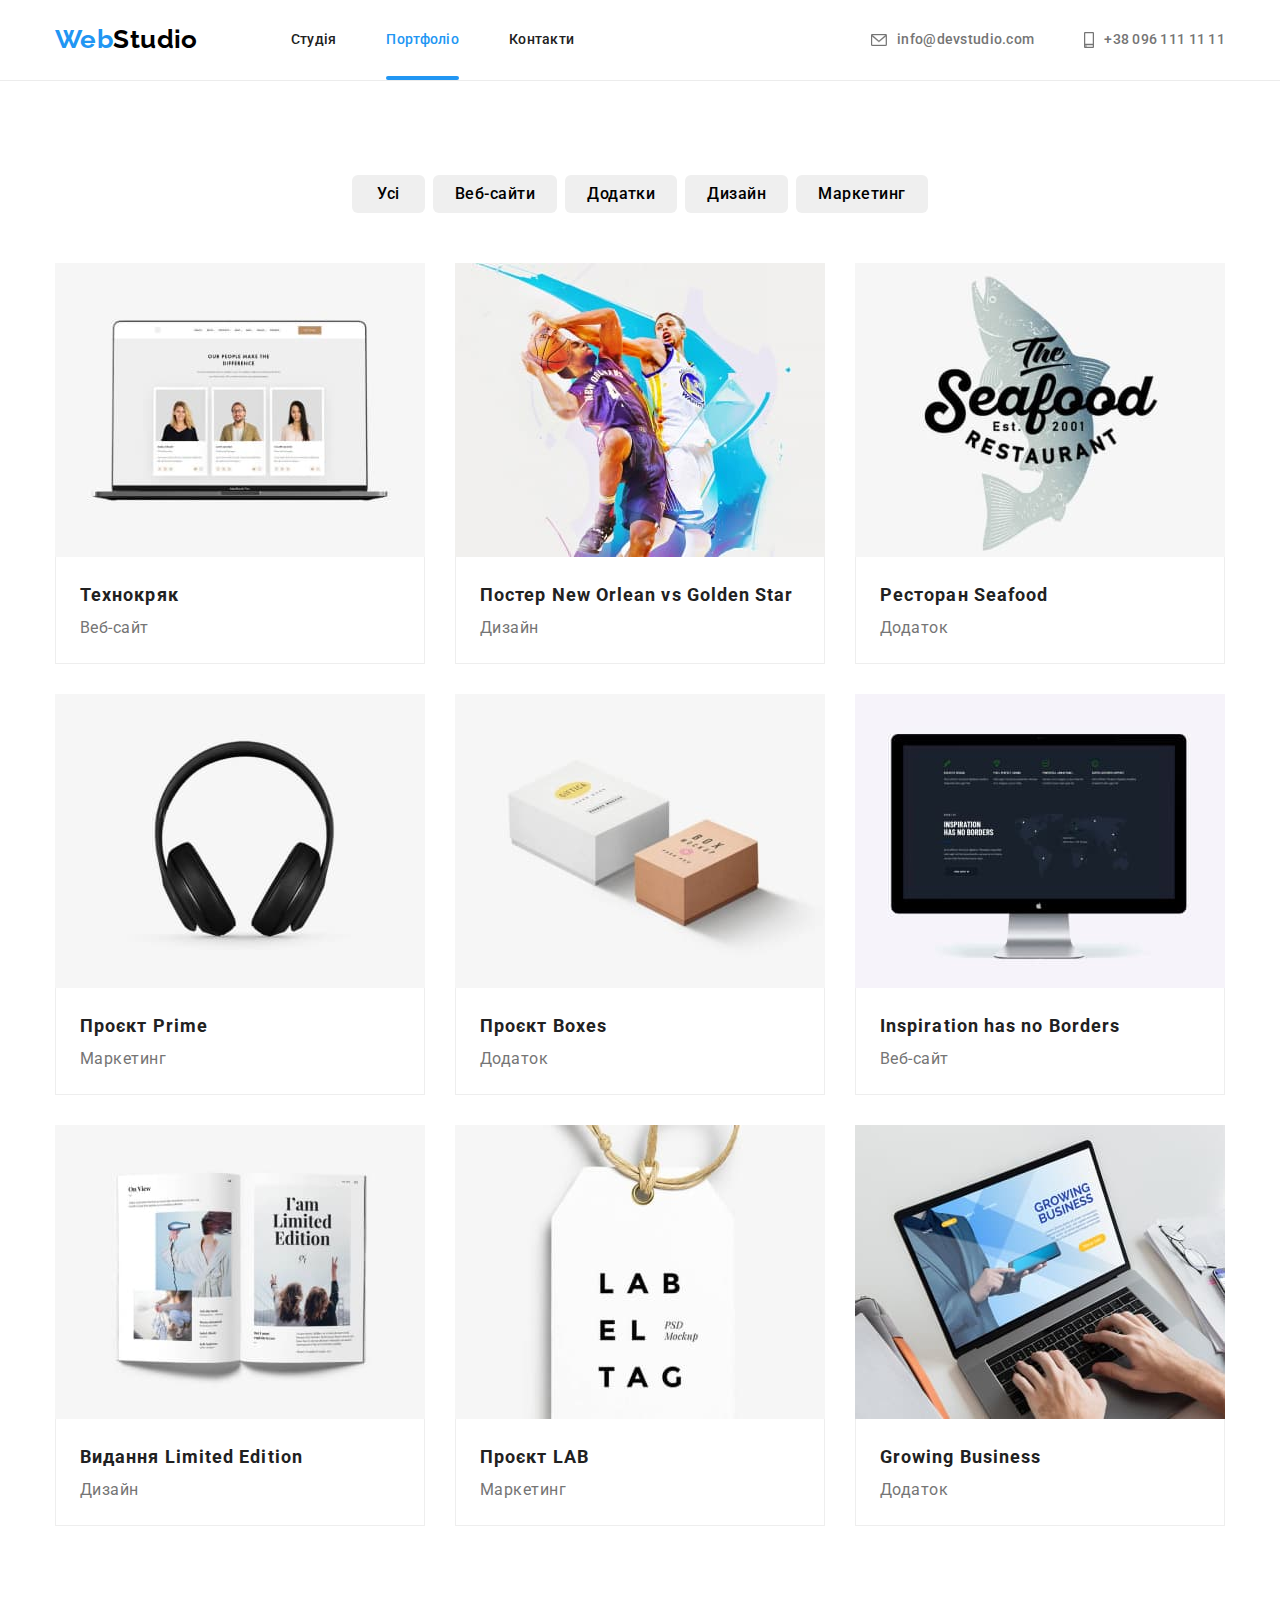
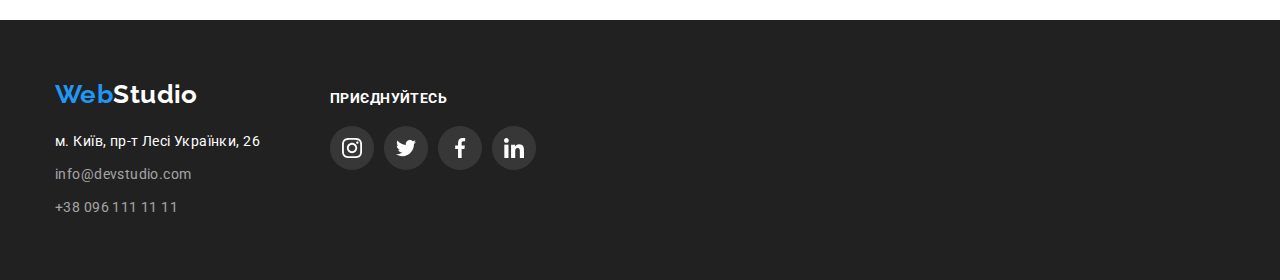
==== commit fd56e440: "home work 5" ====
--- a/portfolio.html
+++ b/portfolio.html
@@ -63,9 +63,11 @@
                             
                                 <li class="item">
                                     <a href="" class="link">
-                                        <img src="./images/tehnokryak.jpg" alt="photo of three people" width="370" height="294">
-                                        <div class="window" width="370" height="294">
-                                            Ресурс пропонує комплексні пропозиції з різним рівнем функціоналу та сервісів. Все це дозволить відвідувачу отримати вичерпні відомості про компанію чи приватну особу.
+                                        <div class="wrapper">
+                                            <img src="./images/tehnokryak.jpg" alt="photo of three people" width="370" height="294">
+                                            <p class="text">
+                                               Ресурс пропонує комплексні пропозиції з різним рівнем функціоналу та сервісів. Все це дозволить відвідувачу отримати вичерпні відомості про компанію чи приватну особу.
+                                            </p>
                                         </div>
                                         <div class="under-photo">
                                             <h2 class="choice"> Технокряк</h2>
@@ -77,7 +79,12 @@
                             
                                 <li class="item">
                                     <a href="" class="link">
-                                        <img src="./images/poster.jpg" alt="two basketball players jumping with a basketball" width="370" height="294">
+                                        <div class="wrapper">
+                                            <img src="./images/poster.jpg" alt="two basketball players jumping with a basketball" width="370" height="294">
+                                            <p class="text" width="370" height="294">
+                                               Ресурс пропонує комплексні пропозиції з різним рівнем функціоналу та сервісів. Все це дозволить відвідувачу отримати вичерпні відомості про компанію чи приватну особу.
+                                            </p>
+                                        </div>
                                         <div class="under-photo">
                                             <h2 class="choice">Постер New Orlean vs Golden Star</h2>
                                             <p class="view">Дизайн</p>
@@ -85,11 +92,14 @@
                                     </a>
                                 </li>
                             
-    
-                            
-                                <li class="item">
-                                    <a href="" class="link">
-                                        <img src="./images/restoran.jpg" alt="restoran seafood" width="370" height="294">
+                                <li class="item">
+                                    <a href="" class="link">
+                                        <div class="wrapper">
+                                            <img src="./images/restoran.jpg" alt="restoran seafood" width="370" height="294">
+                                            <p class="text" width="370" height="294">
+                                               Ресурс пропонує комплексні пропозиції з різним рівнем функціоналу та сервісів. Все це дозволить відвідувачу отримати вичерпні відомості про компанію чи приватну особу.
+                                            </p>
+                                        </div> 
                                         <div class="under-photo">
                                             <h2 class="choice">Ресторан Seafood</h2>
                                             <p class="view">Додаток</p>
@@ -99,37 +109,57 @@
                             
                                 <li class="item">
                                     <a href="" class="link">
-                                       <img src="./images/proekt_pri.jpg" alt="headphone photo" width="370" height="294">
-                                       <div  class="under-photo">
+                                        <div class="wrapper">
+                                            <img src="./images/proekt_pri.jpg" alt="headphone photo" width="370" height="294">
+                                            <p class="text" width="370" height="294">
+                                                Ресурс пропонує комплексні пропозиції з різним рівнем функціоналу та сервісів. Все це дозволить відвідувачу отримати вичерпні відомості про компанію чи приватну особу.
+                                            </p>
+                                        </div>
+                                        <div  class="under-photo">
                                             <h2 class="choice">Проєкт Prime</h2>
                                             <p class="view">Маркетинг</p>
-                                       </div>
-                                    </a>
-                                </li>
-                            
-                                <li class="item">
-                                    <a href="" class="link">
-                                        <img src="./images/proekt_box.jpg" alt="photo of two boxes" width="370" height="294">
-                                        <div  class="under-photo">
-                                            <h2 class="choice">Проєкт Boxes</h2>
-                                            <p class="view">Додаток</p>
-                                        </div>
-                                    </a>
-                                </li>
-                            
-                                <li class="item">
-                                    <a href="" class="link">
-                                        <img src="./images/inspiration.jpg" alt="monitor photo" width="370" height="294">
-                                        <div  class="under-photo">
-                                            <h2 class="choice">Inspiration has no Borders</h2>
-                                            <p class="view">Веб-сайт</p>
-                                        </div>
-                                    </a>
-                                </li>
-                            
-                                <li class="item">
-                                    <a href="" class="link">
-                                        <img src="./images/le.jpg" alt="photo of an open book" width="370" height="294">
+                                        </div>
+                                    </a>
+                                </li>
+                            
+                                <li class="item">
+                                    <a href="" class="link">
+                                        <div class="wrapper">
+                                             <img src="./images/proekt_box.jpg" alt="photo of two boxes" width="370" height="294">
+                                             <p class="text" width="370" height="294">
+                                                Ресурс пропонує комплексні пропозиції з різним рівнем функціоналу та сервісів. Все це дозволить відвідувачу отримати вичерпні відомості про компанію чи приватну особу.
+                                             </p>
+                                        </div>
+                                        <div  class="under-photo">
+                                             <h2 class="choice">Проєкт Boxes</h2>
+                                             <p class="view">Додаток</p>
+                                        </div>
+                                    </a>
+                                </li>
+                            
+                                <li class="item">
+                                    <a href="" class="link">
+                                        <div class="wrapper">
+                                             <img src="./images/inspiration.jpg" alt="monitor photo" width="370" height="294">
+                                             <p class="text" width="370" height="294">
+                                                Ресурс пропонує комплексні пропозиції з різним рівнем функціоналу та сервісів. Все це дозволить відвідувачу отримати вичерпні відомості про компанію чи приватну особу.
+                                            </p>
+                                        </div>
+                                        <div  class="under-photo">
+                                             <h2 class="choice">Inspiration has no Borders</h2>
+                                             <p class="view">Веб-сайт</p>
+                                        </div>
+                                    </a>
+                                </li>
+                            
+                                <li class="item">
+                                    <a href="" class="link">
+                                        <div class="wrapper">
+                                             <img src="./images/le.jpg" alt="photo of an open book" width="370" height="294">
+                                             <p class="text" width="370" height="294">
+                                               Ресурс пропонує комплексні пропозиції з різним рівнем функціоналу та сервісів. Все це дозволить відвідувачу отримати вичерпні відомості про компанію чи приватну особу.
+                                            </p>
+                                        </div>
                                         <div  class="under-photo">
                                             <h2 class="choice">Видання Limited Edition</h2>
                                             <p class="view">Дизайн</p>
@@ -139,7 +169,12 @@
                             
                                 <li class="item">
                                     <a href="" class="link">
-                                        <img src="./images/proekt_lab.jpg" alt="photo tag" width="370" height="294">
+                                        <div class="wrapper">
+                                            <img src="./images/proekt_lab.jpg" alt="photo tag" width="370" height="294">
+                                            <p class="text" width="370" height="294">
+                                            Ресурс пропонує комплексні пропозиції з різним рівнем функціоналу та сервісів. Все це дозволить відвідувачу отримати вичерпні відомості про компанію чи приватну особу.
+                                            </p>
+                                        </div>
                                         <div class="under-photo">
                                             <h2 class="choice">Проєкт LAB</h2>
                                             <p class="view">Маркетинг</p>
@@ -149,7 +184,12 @@
                             
                                 <li class="item">
                                     <a href="" class="link">
-                                        <img src="./images/gb.jpg" alt="hands on laptop keyboard" width="370" height="294">
+                                        <div class="wrapper">
+                                            <img src="./images/gb.jpg" alt="hands on laptop keyboard" width="370" height="294">
+                                            <p class="text" width="370" height="294">
+                                            Ресурс пропонує комплексні пропозиції з різним рівнем функціоналу та сервісів. Все це дозволить відвідувачу отримати вичерпні відомості про компанію чи приватну особу.
+                                            </p>
+                                        </div>
                                         <div class="under-photo">
                                             <h2 class="choice">Growing Business</h2>
                                             <p class="view">Додаток</p>
--- a/css/styles.css
+++ b/css/styles.css
@@ -111,6 +111,11 @@
     line-height: 1.14;
     letter-spacing: 0.02em;
     text-decoration: none;
+
+    transition-property: color;
+    transition-duration: 250ms;
+    transition-timing-function: var(--timing-fuction);
+
 }
 .site-nav .link:hover,
 .site-nav .link:focus {
@@ -157,12 +162,20 @@
 
     display: flex;
     align-items: center;
+
+    transition-property: color;
+    transition-duration: 250ms;
+    transition-timing-function: var(--timing-fuction);
 }
 
 .auth-nav .link .icon {
     margin-right: 10px;
     fill: none;
     stroke: currentColor;
+
+    transition-property: color;
+    transition-duration: 250ms;
+    transition-timing-function: var(--timing-fuction);
 }
 
 .auth-nav .link:hover,
@@ -203,7 +216,7 @@
         rgba(47, 48, 58, 0.4)),
     url(../images/hero\ bg.jpg); 
     
-    /* background-repeat: no-repeat; */
+    
     background-position: center;
     background-size: cover;
     
@@ -269,11 +282,31 @@
     letter-spacing: 0.03em;
     margin-bottom: 50px;
 }
-
-
 .images {
     display: flex;
     justify-content: space-between;
+}
+
+.images .item {
+    position: relative;
+}
+
+.images .work-deskription {
+    font-weight: 700;
+    font-size: 14px;
+    line-height: 1.14;
+    text-align: center;
+    letter-spacing: 0.03em;
+    text-transform: uppercase;
+    width: 370px;
+    height: 70px;
+    padding-top: 27px;
+
+    color: var(--primary-white-color);
+    background-color: rgba(47, 48, 58, 0.8);
+    position: absolute;
+    bottom: 0;
+
 }
 
 /* Наша команда */
@@ -358,16 +391,20 @@
 .list-job .social-link {
     width: 100%;
     height: 100%;
+    border-radius: 50%;
     display: flex;
     align-items: center;
     justify-content: center;
     color:var(--fill-icons);
+
+    transition-property: background-color;
+    transition-duration: 250ms;
+    transition-timing-function: var(--timing-fuction);
 }
 
 .list-job .social-link:hover, 
 .list-job .social-link:focus {
-    background-color: #2196F3;
-    border-radius: 50%;
+    background-color: var(--accent-color);
 }
 
 .list-job .social-icon {
@@ -402,12 +439,11 @@
     background-color: var(--primary-white-color);
     border: 1px solid var(--fill-icons);
     border-radius: 4px;
-    /* margin-right: 30px; */
+
+    transition-property: border;
+    transition-duration: 250ms;
+    transition-timing-function: var(--timing-fuction);
     }
-
-/* .list-customer .item:last-child {
-    margin-right: 0; 
-}*/
 
 .list-customer .logo-customer {
     width: 100%;
@@ -418,6 +454,10 @@
     display: flex;
     align-items: center;
     justify-content: center; 
+
+    transition-property: color;
+    transition-duration: 250ms;
+    transition-timing-function: var(--timing-fuction);
 }
 
 .list-customer .logo-icon {
@@ -456,6 +496,56 @@
     border: none;
 }
 
+.backdrop {
+    position: fixed;
+    top: 0;
+    left: 0;
+    width: 100%;
+    height: 100%;
+    background-color: rgba(0, 0, 0, 0.2);
+
+    opacity: 1;
+    transition: opacity 250ms visibility 250ms var(--timing-fuction);
+}
+
+.backdrop.is-hidden {
+    opacity: 0;
+    pointer-events: none;
+    visibility: none;
+}
+
+.backdrop.is-hidden .modal {
+    transform: scale(0.9);
+}
+
+.modal {
+    position: absolute;
+    top: 50%;
+    left: 50%;
+    min-width: 528px;
+    min-height: 581px;
+    border-radius: 4px;
+    background-color: rgba(255, 255, 255, 1);
+
+    transform: translate(-50%, -50%) scale(1);
+    transition: transform 250ms var(--timing-fuction);
+}
+
+.modal .close-sign {
+    position: absolute;
+    display: flex;
+    justify-content: center;
+    cursor: pointer;
+    align-items: center;
+    top: 8px;
+    right: 8px;
+    width: 30px;
+    height: 30px;
+    border: 1px solid #ECECEC;
+    border-radius: 50%;
+    background-color: var(--primary-white-color);
+} 
+
 
 /* Footer */
 footer {
@@ -484,27 +574,11 @@
     line-height: 1.71;
     letter-spacing: 0.03em;
     text-decoration: none;
-}
-
-.contacts.mail {
-    margin-bottom: 9px;
-}
-
-.basement .adress:hover{
-    color: var(--accent-color);
-}
-
-.basement .adress:focus {
-    color: var(--accent-color);
-}
-
-.basement .contacts:hover {
-    color: var(--accent-color);
-}
-.basement .contacts:focus {
-    color: var(--accent-color);
-}
-
+
+    transition-property: color;
+    transition-duration: 250ms;
+    transition-timing-function: var(--timing-fuction);
+}
 
 .contacts {
     color: rgba(255, 255, 255, 0.6);
@@ -512,7 +586,27 @@
     line-height: 1.71;
     letter-spacing: 0.03em;
     text-decoration: none;
-}
+
+    transition-property: color;
+    transition-duration: 250ms;
+    transition-timing-function: var(--timing-fuction);
+}
+
+.contacts.mail {
+    margin-bottom: 9px;
+}
+
+.basement .adress:hover,
+.basement .adress:focus {
+    color: var(--accent-color);
+}
+
+.basement .contacts:hover,
+.basement .contacts:focus {
+    color: var(--accent-color);
+}
+
+
 
 .page-footer {
     padding-top: 60px;
@@ -558,6 +652,10 @@
     background-color: rgba(255, 255, 255, 0.1);
 
     margin-right: 10px;
+
+    transition-property: background-color;
+    transition-duration: 250ms;
+    transition-timing-function: var(--timing-fuction);
 }
 .icon-address .list-address:last-child {
     margin-right: 0;
@@ -569,28 +667,27 @@
     display: flex;
     align-items: center;
     justify-content: center;
-}
-
-/* 
-.list-address .icons-footer {
+    border-radius: 50%;
     color: var(--primary-white-color);
+
+    transition-property: background-color;
+    transition-duration: 250ms;
+    transition-timing-function: var(--timing-fuction);
 }
 
 .list-address .social-footer {
     fill:var(--primary-white-color);
 }
-.list-address .social-footer {
-    fill: currentColor;
-} */
-
-.icon-address .list-address:hover, 
+
+.icon-address .list-address:hover,
 .icon-address .list-address:focus {
     background-color: var(--accent-color);
 }
-/* 
+
 .icon-address .icons-footer:focus {
     background-color: var(--accent-color);
-} */
+}
+
 
 
 
@@ -619,7 +716,12 @@
     font-size: 16px;
     line-height: 1.63;
     letter-spacing: 0.03em;
-}
+
+    transition-property: color, background-color, box-shadow;
+    transition-duration: 250ms;
+    transition-timing-function: var(--timing-fuction);
+}
+
 .filter:hover,
 .filter:focus {
     color: var(--primary-white-color);
@@ -688,6 +790,10 @@
 }
 .page-link .link {
     display: block;
+
+    transition-property: box-shadow;
+    transition-duration: 250ms;
+    transition-timing-function: var(--timing-fuction);
 }
 
 .page-link .link:hover,
@@ -695,34 +801,35 @@
    box-shadow: 0 4px 4px 0 rgba(0, 0, 0, 0.25); 
 } 
 
-.page-link .item {
+.wrapper {
     position: relative;
-    /* overflow: hidden; */
-}
-
-
-.window {
+    overflow: hidden
+}
+
+
+.text {
     font-size: 18px;
-    line-height: 28px;
+    line-height: 1.56;
     letter-spacing: 0.03em;
     text-shadow: 0px 4px 4px rgba(0, 0, 0, 0.25);
 
     color: var(--primary-white-color);
     background-color: rgba(33, 150, 243, 0.9);
-    opacity: 0; 
+   
     position: absolute;
-    width: 370px;
-    height: 294px;
+    width: 100%;
+    height: 100%;
     top:0;
-    padding: 63px 24px 56px 24px;
+    left:0;
+    padding: 63px 24px;
    
     transform: translateY(100%);
-    transition: transform 250ms cubic-bezier(0.4, 0, 0.2, 1);
-    
-}
-
-.page-link .item:hover .window {
+    opacity: 0;
+    transition: transform 250ms cubic-bezier(0.4, 0, 0.2, 1), 
+    opacity 250ms cubic-bezier(0.4, 0, 0.2, 1); 
+}
+
+.page-link .item:hover .text {
+    transform: translateY(0);
     opacity: 1;
-    transform: translateY(0);
-    
-}
+}
